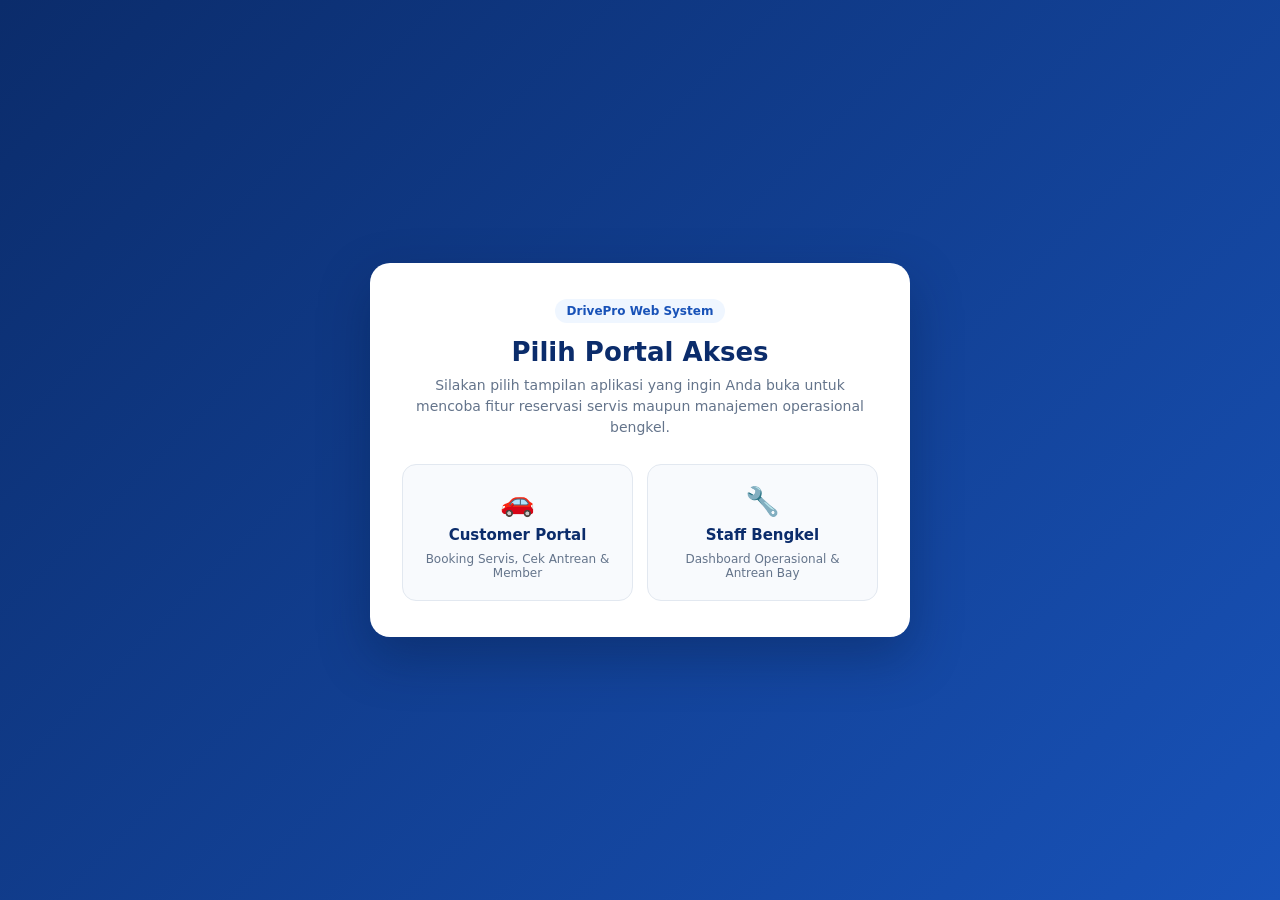
==== index.html @ 3ff3863f "fix: add root portal index page" ====
<!DOCTYPE html>
<html lang="id">
<head>
    <meta charset="UTF-8">
    <meta name="viewport" content="width=device-width, initial-scale=1.0">
    <title>DrivePro — Car Service & Workshop Management System</title>
    <style>
        * { box-sizing: border-box; margin: 0; padding: 0; font-family: 'Segoe UI', system-ui, sans-serif; }
        body {
            min-height: 100vh;
            background: linear-gradient(135deg, #0b2c6b 0%, #1852b8 100%);
            display: flex;
            align-items: center;
            justify-content: center;
            padding: 24px;
            color: #0f172a;
        }
        .portal-card {
            background: #ffffff;
            width: 100%;
            max-width: 540px;
            border-radius: 20px;
            padding: 36px 32px;
            box-shadow: 0 20px 50px rgba(7, 25, 62, 0.35);
            text-align: center;
        }
        .badge {
            display: inline-block;
            background: #eff6ff;
            color: #1852b8;
            font-size: 12px;
            font-weight: 700;
            padding: 5px 12px;
            border-radius: 99px;
            margin-bottom: 14px;
        }
        h1 { font-size: 26px; color: #0b2c6b; margin-bottom: 8px; }
        p { font-size: 14px; color: #64748b; line-height: 1.5; margin-bottom: 26px; }
        .role-grid { display: grid; grid-template-columns: 1fr 1fr; gap: 14px; }
        .role-btn {
            display: flex;
            flex-direction: column;
            align-items: center;
            gap: 8px;
            padding: 20px 14px;
            border-radius: 14px;
            border: 1.5px solid #e2e8f0;
            background: #f8fafd;
            text-decoration: none;
            color: #0b2c6b;
            transition: all 0.2s ease;
        }
        .role-btn:hover {
            border-color: #1852b8;
            background: #eff6ff;
            transform: translateY(-2px);
        }
        .role-btn strong { font-size: 15px; }
        .role-btn span { font-size: 12px; color: #64748b; }
        @media (max-width: 480px) { .role-grid { grid-template-columns: 1fr; } }
    </style>
</head>
<body>
    <div class="portal-card">
        <span class="badge">DrivePro Web System</span>
        <h1>Pilih Portal Akses</h1>
        <p>Silakan pilih tampilan aplikasi yang ingin Anda buka untuk mencoba fitur reservasi servis maupun manajemen operasional bengkel.</p>
        <div class="role-grid">
            <a href="./customer/index.html" class="role-btn">
                <div style="font-size: 28px;">🚗</div>
                <strong>Customer Portal</strong>
                <span>Booking Servis, Cek Antrean &amp; Member</span>
            </a>
            <a href="./staff/login.html" class="role-btn">
                <div style="font-size: 28px;">🔧</div>
                <strong>Staff Bengkel</strong>
                <span>Dashboard Operasional &amp; Antrean Bay</span>
            </a>
        </div>
    </div>
</body>
</html>
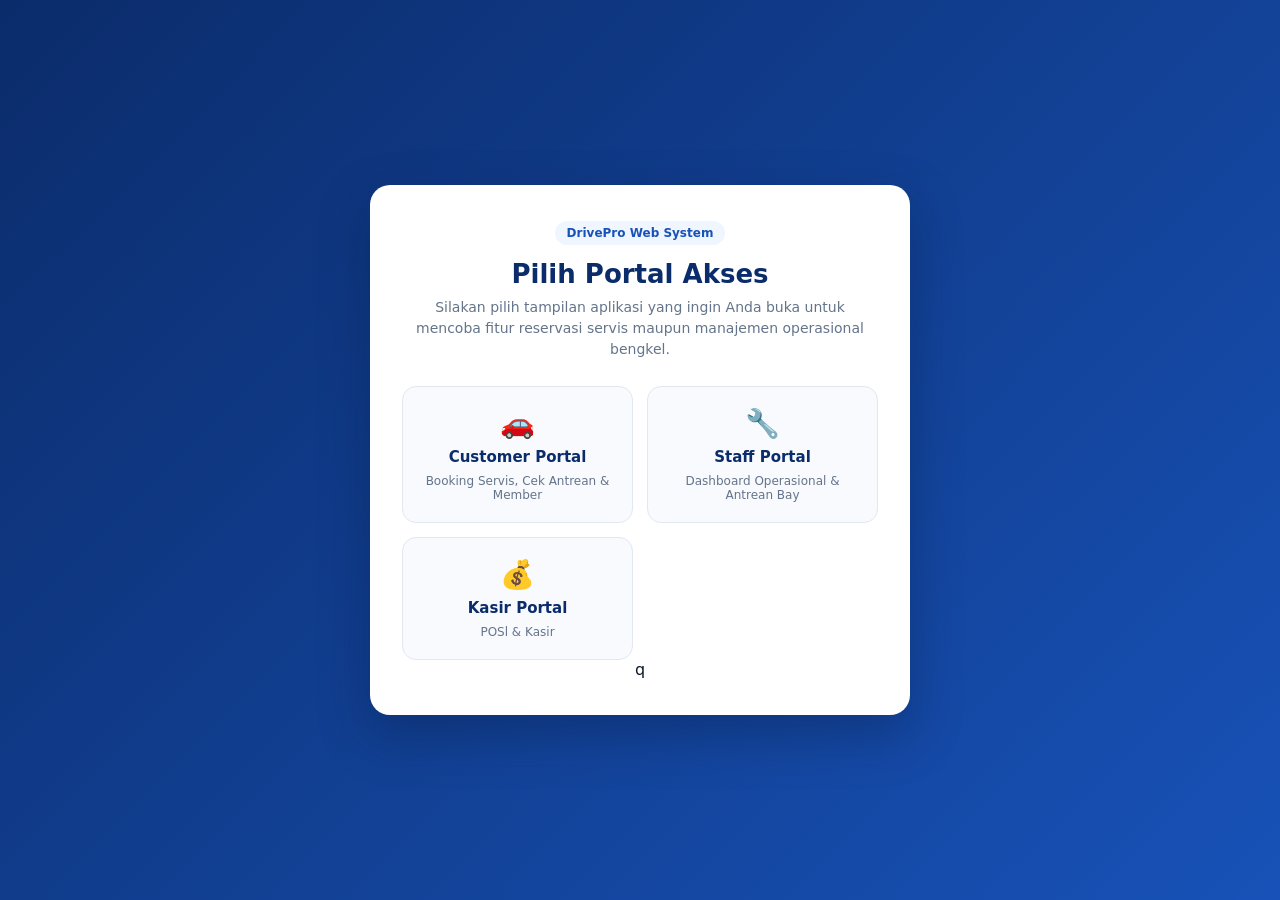
==== commit b96bfdd5: "feat: add staff dashboard pages" ====
--- a/index.html
+++ b/index.html
@@ -73,10 +73,15 @@
             </a>
             <a href="./staff/login.html" class="role-btn">
                 <div style="font-size: 28px;">🔧</div>
-                <strong>Staff Bengkel</strong>
+                <strong>Staff Portal</strong>
                 <span>Dashboard Operasional &amp; Antrean Bay</span>
             </a>
-        </div>
+            <a href="./kasir/login.html" class="role-btn">
+                <div style="font-size: 28px;">💰</div>
+                <strong>Kasir Portal</strong>
+                <span>POSl &amp; Kasir</span>
+            </a>
+        </div>q
     </div>
 </body>
 </html>
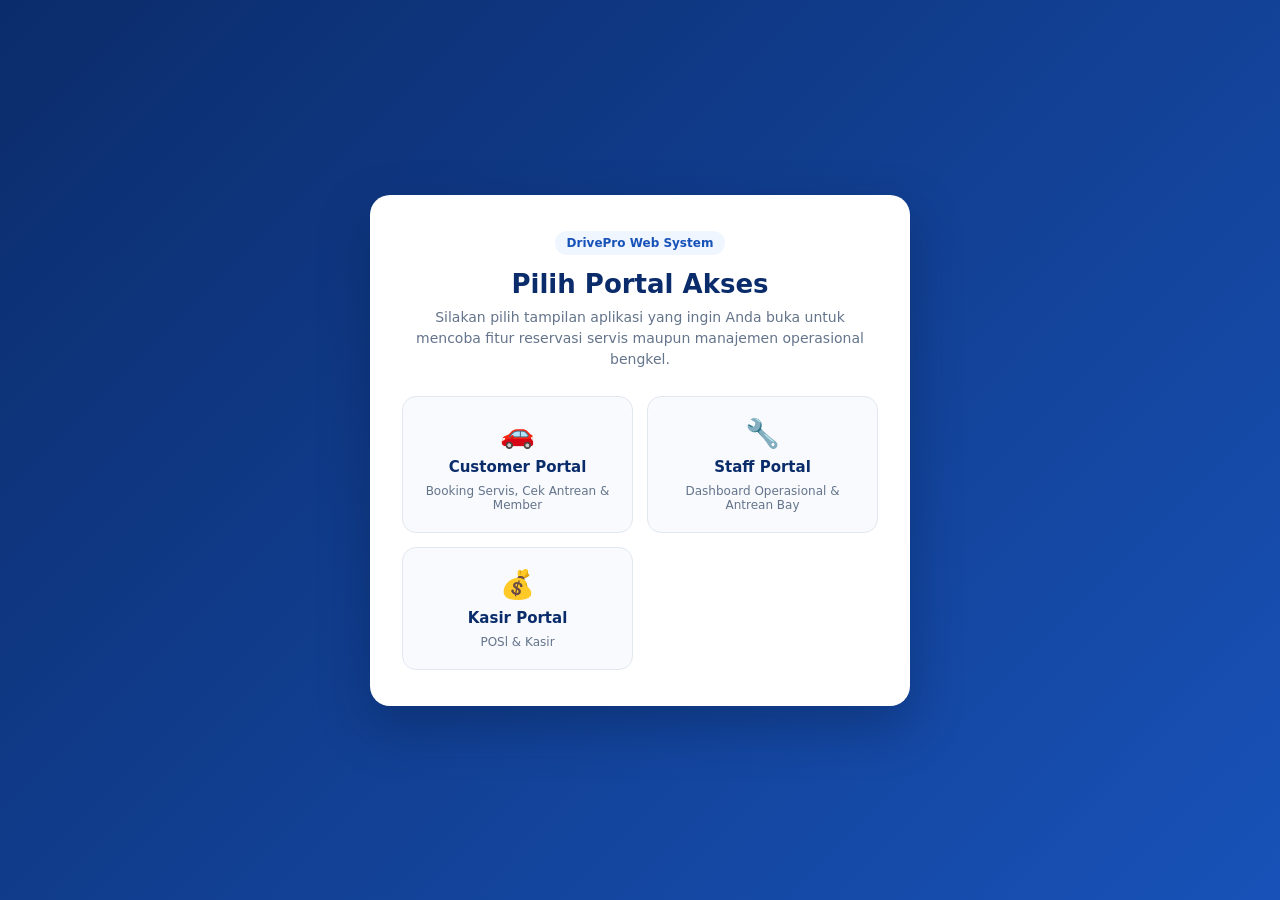
==== commit 24bc8553: "feat: add staff dashboard pages" ====
--- a/index.html
+++ b/index.html
@@ -81,7 +81,7 @@
                 <strong>Kasir Portal</strong>
                 <span>POSl &amp; Kasir</span>
             </a>
-        </div>q
+        </div>
     </div>
 </body>
 </html>
